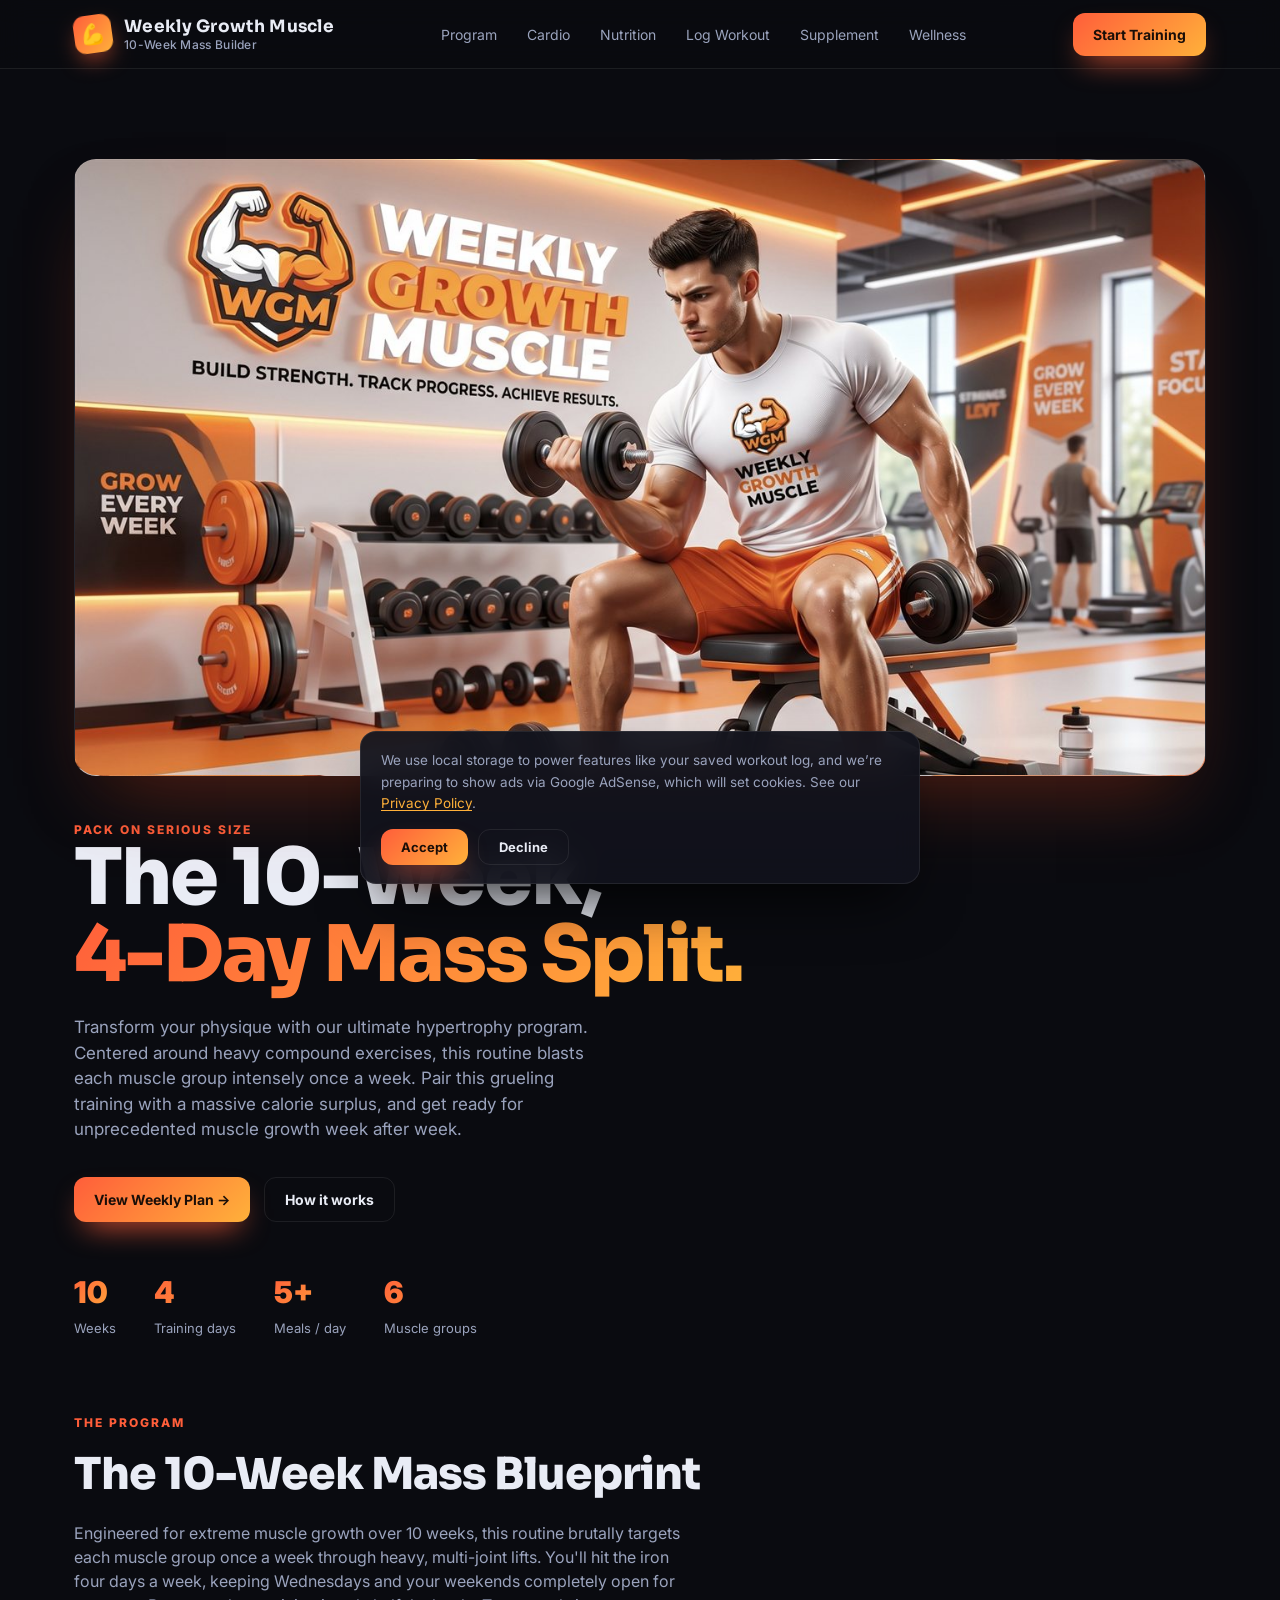
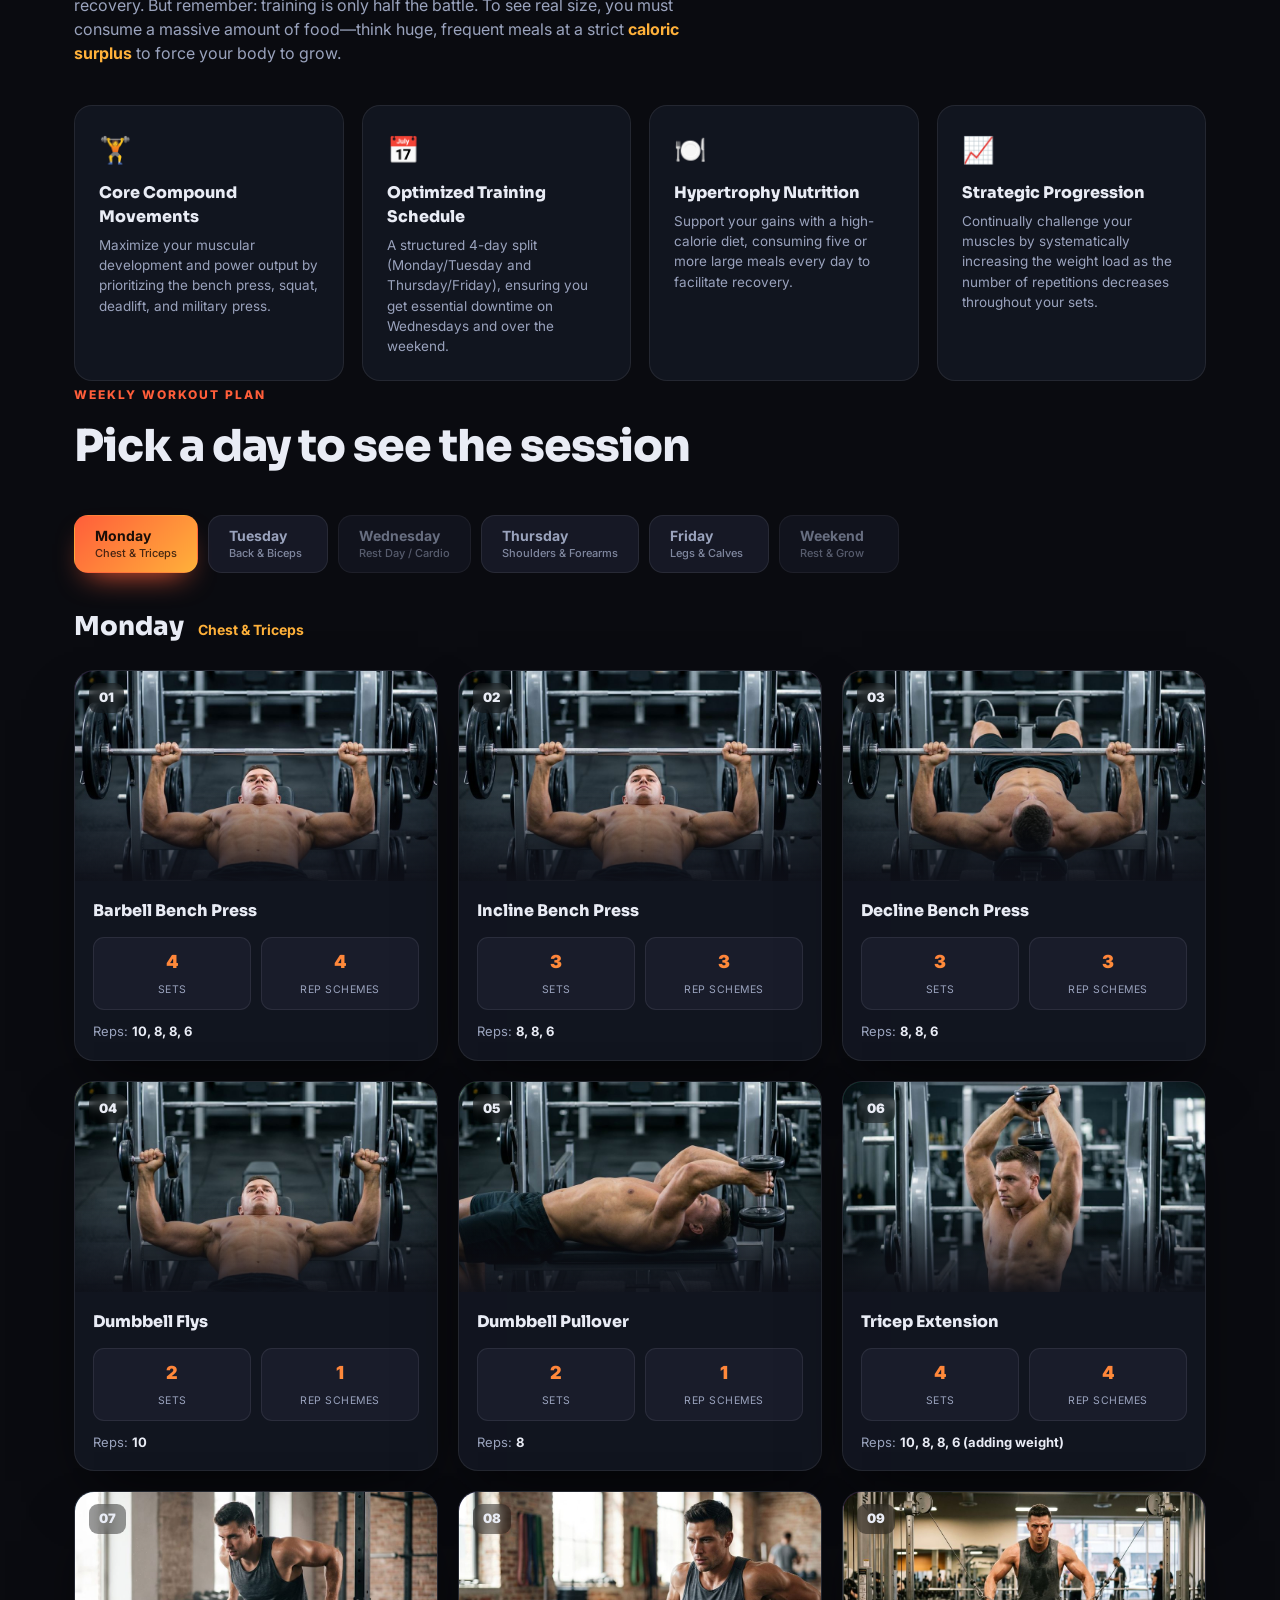
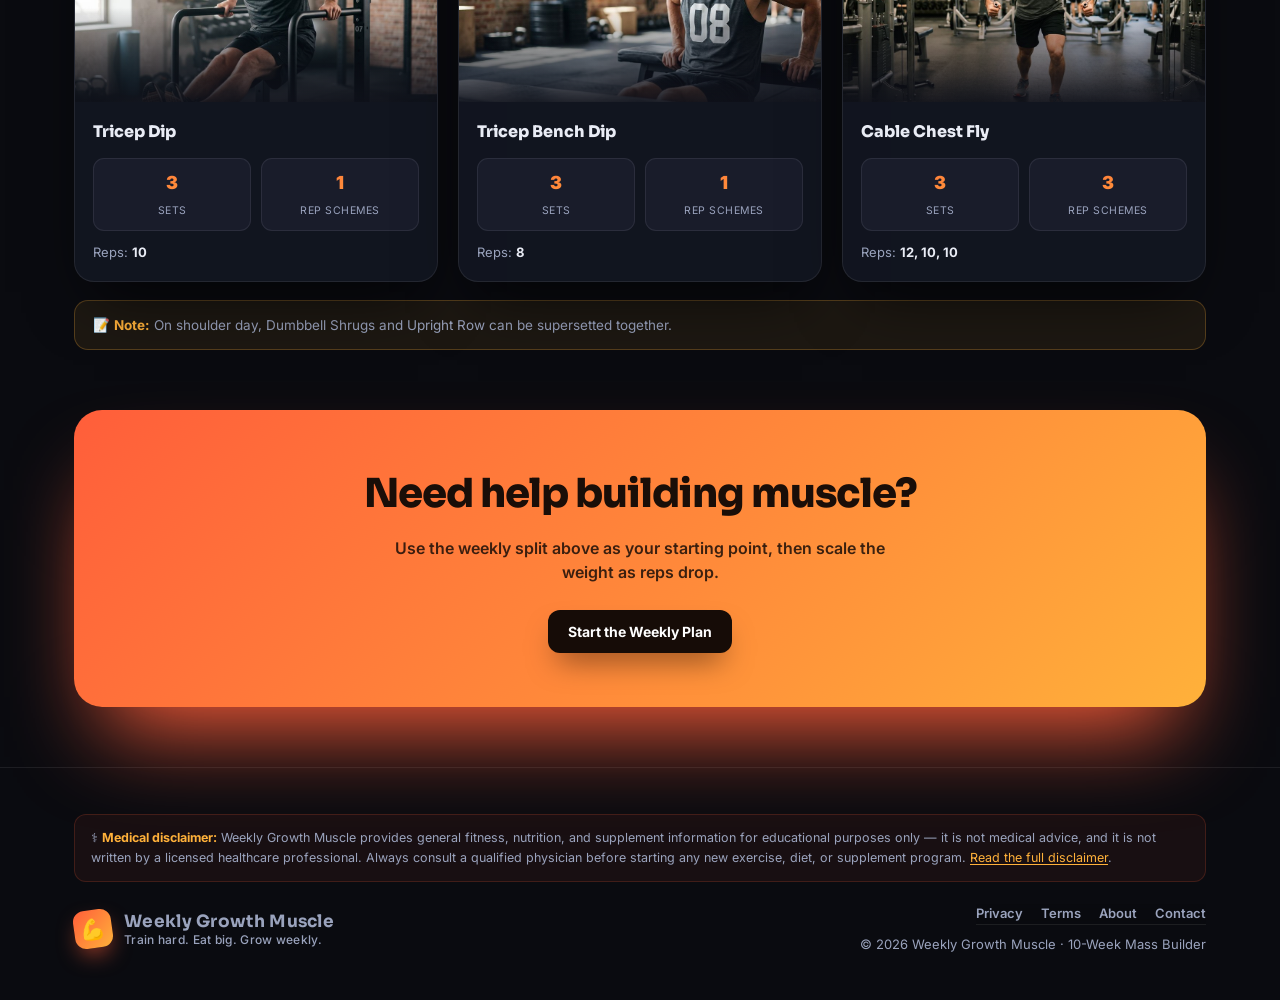
==== index.html @ 2e6a1053 "Initial commit: Weekly Growth Muscle static site 10-week hypertrophy program — static HTML/CSS/JS, n" ====
<!DOCTYPE html>
<html lang="en">
<head>
<meta charset="UTF-8" />
<meta name="viewport" content="width=device-width, initial-scale=1.0" />
<meta name="theme-color" content="#0a0b10" />
<link rel="apple-touch-icon" href="apple-touch-icon.png" />
<meta name="description" content="A 10-week, 4-day hypertrophy split built on heavy compound lifts. Train each muscle group hard once a week, eat big, and pack on serious mass." />
<link rel="canonical" href="https://serverkakoulabs.org/" />
<meta property="og:type" content="website" />
<meta property="og:url" content="https://serverkakoulabs.org/" />
<meta property="og:title" content="Weekly Growth Muscle — 10-Week Mass Builder" />
<meta property="og:description" content="A 10-week, 4-day hypertrophy split built on heavy compound lifts. Train hard, eat big, and pack on serious mass." />
<meta property="og:image" content="https://serverkakoulabs.org/img/hero-banner.jpg" />
<meta name="twitter:card" content="summary_large_image" />
<meta name="twitter:image" content="https://serverkakoulabs.org/img/hero-banner.jpg" />
<title>Weekly Growth Muscle — 10 Week Mass Builder</title>
<link rel="stylesheet" href="assets/base.css" />
<style>
  /* hero */
  .hero{position:relative;padding:90px 0 70px}
  .hero h1{font-size:clamp(40px,7vw,78px);line-height:.98;font-weight:900;letter-spacing:-2px}
  .hero h1 em{font-style:normal;background:var(--grad);-webkit-background-clip:text;background-clip:text;color:transparent}
  .hero p.lead{margin-top:22px;max-width:540px;color:var(--mut);font-size:17px}
  .hero-cta{margin-top:34px;display:flex;gap:14px;flex-wrap:wrap}
  .stats{margin-top:48px;display:flex;gap:38px;flex-wrap:wrap}
  .stat b{font-size:30px;font-weight:900;display:block;background:var(--grad);-webkit-background-clip:text;background-clip:text;color:transparent}
  .stat span{color:var(--mut);font-size:13px}

  .hero-grid{display:grid;grid-template-columns:1fr;gap:40px;align-items:center}
  .hero-banner{
    position:relative;width:100%;aspect-ratio:2816/1536;border-radius:22px;display:block;overflow:hidden;
    border:1px solid var(--line);
    background:#11131c url("img/hero-banner.jpg") center/cover no-repeat;
    box-shadow:0 40px 80px -30px rgba(255,94,58,.35),var(--shadow);
  }
  /* video is zoomed from the top-left so the Gemini watermark in the
     bottom-right corner is cropped out of the visible frame */
  .hero-banner video{
    position:absolute;inset:0;width:100%;height:100%;display:block;
    object-fit:cover;object-position:left top;
    transform:scale(1.18);transform-origin:left top;
  }
  @media (prefers-reduced-motion:reduce){ .hero-banner video{display:none} }

  /* section */
  section{padding:70px 0}
  .eyebrow{color:var(--accent);font-weight:800;letter-spacing:2px;font-size:12px;text-transform:uppercase}
  .h2{font-size:clamp(28px,4vw,44px);font-weight:900;letter-spacing:-1px;margin-top:8px}
  .sub{color:var(--mut);max-width:620px;margin-top:14px}

  .info-grid{display:grid;grid-template-columns:repeat(4,1fr);gap:18px;margin-top:40px}
  @media(max-width:880px){.info-grid{grid-template-columns:repeat(2,1fr)}}
  @media(max-width:520px){.info-grid{grid-template-columns:1fr}}
  .info{
    background:var(--panel);border:1px solid var(--line);border-radius:18px;padding:24px;
    transition:transform .25s,border-color .25s;transform-style:preserve-3d;
  }
  .info:hover{transform:translateY(-6px) rotateX(4deg);border-color:rgba(255,94,58,.4)}
  .info .ic{font-size:26px;margin-bottom:12px}
  .info h4{font-size:16px;font-weight:800}
  .info p{color:var(--mut);font-size:13.5px;margin-top:6px}

  /* day tabs */
  .tabs{display:flex;gap:10px;flex-wrap:wrap;margin-top:36px}
  .tab{
    padding:12px 20px;border-radius:14px;border:1px solid var(--line);
    background:var(--panel2);cursor:pointer;font-weight:700;font-size:14px;color:var(--mut);
    transition:all .2s;display:flex;flex-direction:column;gap:2px;min-width:120px;
    font-family:inherit;text-align:left;-webkit-appearance:none;appearance:none;line-height:1.2;
  }
  .tab small{font-weight:500;font-size:11px;opacity:.8}
  .tab.active{background:var(--grad);color:#1a0e08;border-color:transparent;box-shadow:0 14px 30px -14px var(--accent)}
  .tab.rest{opacity:.65}
  .tab.rest.active{opacity:1}
  .tab:focus-visible{outline:3px solid rgba(255,177,58,.75);outline-offset:3px}

  /* exercise cards */
  .day-panel{margin-top:34px}
  .day-head{display:flex;align-items:baseline;gap:14px;margin-bottom:8px}
  .day-head h3{font-size:26px;font-weight:900}
  .day-head span{color:var(--accent2);font-weight:700;font-size:14px}
  .ex-grid{display:grid;grid-template-columns:repeat(3,1fr);gap:20px;margin-top:24px}
  @media(max-width:880px){.ex-grid{grid-template-columns:repeat(2,1fr)}}
  @media(max-width:560px){.ex-grid{grid-template-columns:1fr}}
  .card{
    border-radius:20px;overflow:hidden;background:var(--panel);
    border:1px solid var(--line);box-shadow:var(--shadow);
    transition:transform .3s,box-shadow .3s;transform-style:preserve-3d;position:relative;
  }
  .card:hover{transform:translateY(-8px) rotateX(6deg) rotateY(-3deg);box-shadow:0 40px 70px -25px rgba(255,94,58,.35)}
  .card .ph{
    height:210px;position:relative;overflow:hidden;
    display:grid;place-items:center;
  }
  .card .ph::after{content:"";position:absolute;inset:0;z-index:2;pointer-events:none;background:linear-gradient(180deg,transparent 55%,rgba(15,17,26,.92))}
  .card .ph img.athlete{
    position:absolute;inset:0;width:100%;height:100%;object-fit:cover;object-position:center top;
    z-index:1;transition:transform .4s;
  }
  .card:hover .ph img.athlete{transform:scale(1.06)}
  .card .ph .pose{position:absolute;inset:0;z-index:1;display:grid;place-items:center}
  .card .ph .pose svg{width:160px;height:auto;filter:drop-shadow(0 10px 16px rgba(0,0,0,.5));transition:transform .35s}
  .card:hover .ph .pose svg{transform:translateY(-3px) scale(1.06)}
  .card .ph .ex-tag{position:absolute;bottom:10px;left:14px;z-index:3;font-size:11px;font-weight:800;
    letter-spacing:.4px;text-transform:uppercase;color:#fff;background:rgba(255,94,58,.85);
    padding:5px 10px;border-radius:8px;-webkit-backdrop-filter:blur(4px);backdrop-filter:blur(4px);box-shadow:0 6px 14px -6px var(--accent)}
  .card .num{position:absolute;top:12px;left:14px;z-index:2;font-weight:900;font-size:13px;
    background:rgba(0,0,0,.4);-webkit-backdrop-filter:blur(6px);backdrop-filter:blur(6px);padding:5px 10px;border-radius:9px}
  .card .body{padding:18px}
  .card h4{font-size:16px;font-weight:800}
  .card .meta{display:flex;gap:10px;margin-top:14px}
  .pill{flex:1;background:var(--panel2);border:1px solid var(--line);border-radius:11px;padding:10px;text-align:center}
  .pill b{display:block;font-size:18px;font-weight:900;background:var(--grad);-webkit-background-clip:text;background-clip:text;color:transparent}
  .pill span{font-size:10.5px;color:var(--mut);text-transform:uppercase;letter-spacing:.5px}
  .reps{margin-top:12px;font-size:13px;color:var(--mut)}
  .reps b{color:var(--txt)}

  .rest-card{
    margin-top:24px;border-radius:20px;padding:48px;text-align:center;
    background:linear-gradient(135deg,rgba(255,94,58,.12),var(--panel));
    border:1px solid var(--line);
  }
  .rest-card .big{font-size:54px}
  .rest-card h3{font-size:26px;font-weight:900;margin-top:10px}
  .rest-card p{color:var(--mut);margin-top:8px;max-width:440px;margin-inline:auto}

  .note{margin-top:18px;padding:14px 18px;border-radius:14px;font-size:13.5px;color:var(--mut);
    background:rgba(255,177,58,.08);border:1px solid rgba(255,177,58,.25)}
  .note b{color:var(--accent2)}

  /* CTA banner */
  .banner{
    margin:60px 0;border-radius:28px;padding:54px;text-align:center;position:relative;overflow:hidden;
    background:linear-gradient(135deg,#ff5e3a,#ff8a3a 55%,#ffb13a);color:#1a0e08;
    box-shadow:0 50px 90px -30px var(--accent);
  }
  .banner h2{font-size:clamp(28px,4vw,40px);font-weight:900;letter-spacing:-1px}
  .banner p{margin-top:12px;font-weight:600;opacity:.85;max-width:520px;margin-inline:auto}
  .banner .btn{margin-top:26px;background:#160c07;color:#fff;box-shadow:0 16px 30px -10px rgba(0,0,0,.5)}
</style>
<link rel="icon" href="data:image/svg+xml,%3Csvg xmlns='http://www.w3.org/2000/svg' viewBox='0 0 32 32'%3E%3Crect width='32' height='32' rx='7' fill='%23ff5e3a'/%3E%3Cg fill='%23fff'%3E%3Crect x='6' y='14.5' width='20' height='3' rx='1.5'/%3E%3Crect x='3.5' y='10.5' width='4.5' height='11' rx='1.6'/%3E%3Crect x='24' y='10.5' width='4.5' height='11' rx='1.6'/%3E%3C/g%3E%3C/svg%3E" />
<link rel="preconnect" href="https://fonts.googleapis.com" />
<link rel="preconnect" href="https://fonts.gstatic.com" crossorigin />
<link rel="stylesheet" href="https://fonts.googleapis.com/css2?family=Inter:wght@400;500;600;700;800&amp;family=Sora:wght@600;700;800&amp;display=swap" />
<link rel="stylesheet" href="assets/enhance.css" />
<noscript><style>.reveal{opacity:1!important;transform:none!important}</style></noscript>
<script type="application/ld+json">{"@context":"https://schema.org","@type":"Organization","name":"Weekly Growth Muscle","url":"https://serverkakoulabs.org/","logo":"https://serverkakoulabs.org/apple-touch-icon.png","email":"contact@serverkakoulabs.org","description":"A 10-week, 4-day hypertrophy program built on heavy compound lifts."}</script>
<script type="application/ld+json">{"@context":"https://schema.org","@type":"WebSite","name":"Weekly Growth Muscle","url":"https://serverkakoulabs.org/"}</script>
</head>
<body>

<nav>
  <div class="wrap nav-in">
    <div class="logo">
      <div class="mark">💪</div>
      <div><b>Weekly Growth Muscle</b><span>10-Week Mass Builder</span></div>
    </div>
    <div class="nav-links" id="navLinks">
      <a href="#about">Program</a>
      <a href="cardio.html">Cardio</a>
      <a href="nutrition.html">Nutrition</a>
      <a href="log.html">Log Workout</a>
      <a href="supplement.html">Supplement</a>
      <a href="wellness.html">Wellness</a>
    </div>
    <a class="btn" href="#plan">Start Training</a>
    <button class="nav-toggle" type="button" aria-label="Toggle navigation menu" aria-expanded="false" aria-controls="navLinks">
      <svg class="menu" viewBox="0 0 24 24" fill="none" stroke="currentColor" stroke-width="2.2" stroke-linecap="round"><path d="M4 7h16M4 12h16M4 17h16"/></svg>
      <svg class="x" viewBox="0 0 24 24" fill="none" stroke="currentColor" stroke-width="2.2" stroke-linecap="round"><path d="M6 6l12 12M18 6L6 18"/></svg>
    </button>
  </div>
</nav>

<noscript>
  <div class="wrap" style="margin:18px auto">
    <p style="background:rgba(255,177,58,.08);border:1px solid rgba(255,177,58,.25);border-radius:12px;padding:14px 18px;color:var(--accent2);font-size:14px;margin:0">⚠️ This site needs JavaScript enabled to show the workout plan, exercise cards and weekly split.</p>
  </div>
</noscript>

<header class="hero">
  <div class="wrap hero-grid">
    <div class="hero-banner" role="img" aria-label="Weekly Growth Muscle — athlete training in the gym">
      <video autoplay muted loop playsinline preload="none" poster="img/hero-banner.jpg" data-src="img/hero-banner.mp4"></video>
    </div>
    <div>
      <span class="eyebrow">Pack on Serious Size</span>
      <h1>The 10-Week, <br><em>4-Day Mass Split.</em></h1>
      <p class="lead">Transform your physique with our ultimate hypertrophy program. Centered around heavy compound exercises, this routine blasts each muscle group intensely once a week. Pair this grueling training with a massive calorie surplus, and get ready for unprecedented muscle growth week after week.</p>
      <div class="hero-cta">
        <a class="btn" href="#plan">View Weekly Plan →</a>
        <a class="btn ghost" href="#about">How it works</a>
      </div>
      <div class="stats">
        <div class="stat"><b>10</b><span>Weeks</span></div>
        <div class="stat"><b>4</b><span>Training days</span></div>
        <div class="stat"><b>5+</b><span>Meals / day</span></div>
        <div class="stat"><b>6</b><span>Muscle groups</span></div>
      </div>
    </div>
  </div>
</header>

<section id="about" class="wrap reveal">
  <span class="eyebrow">The Program</span>
  <h2 class="h2">The 10-Week Mass Blueprint</h2>
  <p class="sub">Engineered for extreme muscle growth over 10 weeks, this routine brutally targets each muscle group once a week through heavy, multi-joint lifts. You'll hit the iron four days a week, keeping Wednesdays and your weekends completely open for recovery. But remember: training is only half the battle. To see real size, you must consume a massive amount of food—think huge, frequent meals at a strict <b style="color:var(--accent2)">caloric surplus</b> to force your body to grow.</p>
  <div class="info-grid">
    <div class="info"><div class="ic">🏋️</div><h4>Core Compound Movements</h4><p>Maximize your muscular development and power output by prioritizing the bench press, squat, deadlift, and military press.</p></div>
    <div class="info"><div class="ic">📅</div><h4>Optimized Training Schedule</h4><p>A structured 4-day split (Monday/Tuesday and Thursday/Friday), ensuring you get essential downtime on Wednesdays and over the weekend.</p></div>
    <div class="info"><div class="ic">🍽️</div><h4>Hypertrophy Nutrition</h4><p>Support your gains with a high-calorie diet, consuming five or more large meals every day to facilitate recovery.</p></div>
    <div class="info"><div class="ic">📈</div><h4>Strategic Progression</h4><p>Continually challenge your muscles by systematically increasing the weight load as the number of repetitions decreases throughout your sets.</p></div>
  </div>
</section>

<section id="plan" class="wrap reveal">
  <span class="eyebrow">Weekly Workout Plan</span>
  <h2 class="h2">Pick a day to see the session</h2>
  <div class="tabs" id="tabs" role="tablist" aria-label="Workout days"></div>
  <div class="day-panel" id="dayPanel" role="tabpanel" tabindex="0"></div>
  <div class="note">📝 <b>Note:</b> On shoulder day, Dumbbell Shrugs and Upright Row can be supersetted together.</div>
</section>

<div class="wrap">
  <div class="banner reveal" id="start">
    <h2>Need help building muscle?</h2>
    <p>Use the weekly split above as your starting point, then scale the weight as reps drop.</p>
    <a class="btn" href="#plan">Start the Weekly Plan</a>
  </div>
</div>

<footer>
  <div class="wrap foot-in">
    <p class="foot-disclaimer"><span aria-hidden="true">⚕️</span> <strong>Medical disclaimer:</strong> Weekly Growth Muscle provides general fitness, nutrition, and supplement information for educational purposes only — it is not medical advice, and it is not written by a licensed healthcare professional. Always consult a qualified physician before starting any new exercise, diet, or supplement program. <a href="terms.html#health">Read the full disclaimer</a>.</p>
    <div class="logo"><div class="mark">💪</div><div><b>Weekly Growth Muscle</b><span>Train hard. Eat big. Grow weekly.</span></div></div>
    <div class="foot-right">
      <nav class="foot-links" aria-label="Legal and site info">
        <a href="privacy.html">Privacy</a>
        <a href="terms.html">Terms</a>
        <a href="about.html">About</a>
        <a href="contact.html">Contact</a>
      </nav>
      <div class="foot-copy">© 2026 Weekly Growth Muscle · 10-Week Mass Builder</div>
    </div>
  </div>
</footer>

<script>
/* hero video: attach source & autoplay only on desktop without reduced-motion — saves ~3.6MB on phones */
(function(){
  var v = document.querySelector('.hero-banner video');
  if(v && v.dataset.src && window.matchMedia('(min-width:761px)').matches && !window.matchMedia('(prefers-reduced-motion:reduce)').matches){
    var s = document.createElement('source');
    s.src = v.dataset.src; s.type = 'video/mp4';
    v.appendChild(s); v.load();
  }
})();

/* ---- 3D cartoon athletes (randomly assigned as exercise "preview") ---- */
/* shared toon palette: skin #f2a877/#c97c4e · shirt #ff5e3a/#ff8a3a · iron #2a2f40/#454b63 */
const SKIN='#f2a877',SKD='#cd7c4a',SHIRT='#ff5e3a',SHL='#ff8a3a',SHORT='#1c2030',IRON='#2a2f40',IRL='#565d77';
const SH='<ellipse cx="70" cy="93" rx="36" ry="5.5" fill="rgba(0,0,0,.38)"/>';
const wrapSvg = inner => `<svg viewBox="0 0 140 100" xmlns="http://www.w3.org/2000/svg">${SH}${inner}</svg>`;

// Biceps Curl — standing, one dumbbell raised
const C_CURL = wrapSvg(`
  <rect x="60" y="60" width="9" height="26" rx="4" fill="${SKIN}"/><rect x="71" y="60" width="9" height="26" rx="4" fill="${SKD}"/>
  <rect x="58" y="50" width="24" height="14" rx="6" fill="${SHORT}"/>
  <path d="M58 36 q12 -6 24 0 v18 q-12 5 -24 0z" fill="${SHIRT}"/><path d="M62 37 q8 -3 8 0 v16 q-4 2 -8 0z" fill="${SHL}"/>
  <circle cx="70" cy="23" r="11" fill="${SKIN}"/><path d="M59 21 a11 11 0 0 1 22 0 q-11 -7 -22 0z" fill="${SKD}"/>
  <rect x="50" y="40" width="9" height="22" rx="4" fill="${SKIN}"/>
  <path d="M80 42 q9 2 7 12 q-2 8 -9 9 l-2 -7 q5 -1 5 -6 q0 -5 -5 -6z" fill="${SKIN}"/>
  <rect x="73" y="56" width="14" height="6" rx="3" fill="${IRL}"/>
  <circle cx="73" cy="59" r="7" fill="${IRON}"/><circle cx="87" cy="59" r="7" fill="${IRON}"/><circle cx="71" cy="57" r="2.5" fill="${IRL}"/>`);

// Squat — barbell on shoulders, knees bent
const C_SQUAT = wrapSvg(`
  <rect x="20" y="33" width="100" height="6" rx="3" fill="${IRL}"/>
  <circle cx="24" cy="36" r="10" fill="${IRON}"/><circle cx="116" cy="36" r="10" fill="${IRON}"/><circle cx="22" cy="33" r="3" fill="${IRL}"/>
  <rect x="55" y="64" width="11" height="14" rx="4" fill="${SKIN}"/><rect x="55" y="76" width="13" height="9" rx="3" fill="${SKD}"/>
  <rect x="74" y="64" width="11" height="14" rx="4" fill="${SKD}"/><rect x="72" y="76" width="13" height="9" rx="3" fill="${SKD}"/>
  <path d="M54 52 q16 -7 32 0 v12 q-16 6 -32 0z" fill="${SHORT}"/>
  <path d="M56 38 q14 -6 28 0 v16 q-14 5 -28 0z" fill="${SHIRT}"/><path d="M60 39 q6 -2 6 0 v15 q-3 2 -6 0z" fill="${SHL}"/>
  <circle cx="70" cy="26" r="10" fill="${SKIN}"/><path d="M60 25 a10 10 0 0 1 20 0 q-10 -6 -20 0z" fill="${SKD}"/>
  <rect x="48" y="33" width="8" height="16" rx="4" fill="${SKIN}"/><rect x="84" y="33" width="8" height="16" rx="4" fill="${SKIN}"/>`);

// Bench Press — lying, pushing barbell up
const C_BENCH = wrapSvg(`
  <rect x="34" y="70" width="72" height="9" rx="4" fill="${IRON}"/><rect x="34" y="79" width="10" height="9" fill="${IRL}"/><rect x="96" y="79" width="10" height="9" fill="${IRL}"/>
  <rect x="46" y="58" width="40" height="14" rx="7" fill="${SHIRT}"/><rect x="50" y="60" width="30" height="5" rx="2" fill="${SHL}"/>
  <circle cx="38" cy="64" r="9" fill="${SKIN}"/><path d="M29 64 a9 9 0 0 1 18 0 q-9 -5 -18 0z" fill="${SKD}"/>
  <rect x="82" y="60" width="14" height="9" rx="4" fill="${SKD}"/><rect x="92" y="60" width="14" height="9" rx="4" fill="${SKIN}"/>
  <rect x="62" y="40" width="9" height="22" rx="4" fill="${SKIN}"/><rect x="78" y="40" width="9" height="22" rx="4" fill="${SKIN}"/>
  <rect x="40" y="36" width="70" height="6" rx="3" fill="${IRL}"/>
  <circle cx="44" cy="39" r="9" fill="${IRON}"/><circle cx="106" cy="39" r="9" fill="${IRON}"/><circle cx="42" cy="36" r="2.5" fill="${IRL}"/>`);

// Overhead / Military Press — barbell pressed overhead
const C_PRESS = wrapSvg(`
  <rect x="20" y="22" width="100" height="6" rx="3" fill="${IRL}"/>
  <circle cx="24" cy="25" r="10" fill="${IRON}"/><circle cx="116" cy="25" r="10" fill="${IRON}"/><circle cx="22" cy="22" r="3" fill="${IRL}"/>
  <rect x="58" y="28" width="9" height="20" rx="4" fill="${SKIN}"/><rect x="73" y="28" width="9" height="20" rx="4" fill="${SKD}"/>
  <rect x="60" y="62" width="9" height="24" rx="4" fill="${SKIN}"/><rect x="71" y="62" width="9" height="24" rx="4" fill="${SKD}"/>
  <rect x="58" y="54" width="24" height="12" rx="5" fill="${SHORT}"/>
  <path d="M57 42 q13 -6 26 0 v14 q-13 5 -26 0z" fill="${SHIRT}"/><path d="M61 43 q6 -2 6 0 v13 q-3 2 -6 0z" fill="${SHL}"/>
  <circle cx="70" cy="32" r="10" fill="${SKIN}"/><path d="M60 31 a10 10 0 0 1 20 0 q-10 -6 -20 0z" fill="${SKD}"/>`);

// Deadlift — bent over, barbell at shins
const C_DEAD = wrapSvg(`
  <rect x="20" y="80" width="100" height="6" rx="3" fill="${IRL}"/>
  <circle cx="24" cy="83" r="11" fill="${IRON}"/><circle cx="116" cy="83" r="11" fill="${IRON}"/><circle cx="22" cy="80" r="3" fill="${IRL}"/>
  <rect x="60" y="54" width="11" height="28" rx="4" fill="${SKIN}"/><rect x="73" y="54" width="11" height="28" rx="4" fill="${SKD}"/>
  <rect x="60" y="60" width="14" height="14" rx="5" fill="${SHORT}" transform="rotate(8 67 67)"/>
  <path d="M52 36 q20 6 38 20 l-6 10 q-16 -12 -34 -16z" fill="${SHIRT}"/><path d="M55 39 q8 3 8 6 l-4 6 q-5 -2 -8 -4z" fill="${SHL}"/>
  <circle cx="48" cy="34" r="10" fill="${SKIN}"/><path d="M38 33 a10 10 0 0 1 20 0 q-10 -6 -20 0z" fill="${SKD}"/>
  <rect x="58" y="60" width="7" height="22" rx="3" fill="${SKIN}"/><rect x="82" y="62" width="7" height="20" rx="3" fill="${SKIN}"/>`);

// Lateral / Reverse Raise — dumbbells out to sides
const C_RAISE = wrapSvg(`
  <rect x="60" y="60" width="9" height="26" rx="4" fill="${SKIN}"/><rect x="71" y="60" width="9" height="26" rx="4" fill="${SKD}"/>
  <rect x="58" y="50" width="24" height="14" rx="6" fill="${SHORT}"/>
  <path d="M58 36 q12 -6 24 0 v18 q-12 5 -24 0z" fill="${SHIRT}"/><path d="M62 37 q8 -3 8 0 v16 q-4 2 -8 0z" fill="${SHL}"/>
  <circle cx="70" cy="23" r="11" fill="${SKIN}"/><path d="M59 21 a11 11 0 0 1 22 0 q-11 -7 -22 0z" fill="${SKD}"/>
  <rect x="34" y="38" width="26" height="8" rx="4" fill="${SKIN}"/><rect x="80" y="38" width="26" height="8" rx="4" fill="${SKD}"/>
  <circle cx="30" cy="42" r="8" fill="${IRON}"/><circle cx="110" cy="42" r="8" fill="${IRON}"/>
  <circle cx="28" cy="40" r="2.5" fill="${IRL}"/><circle cx="108" cy="40" r="2.5" fill="${IRL}"/>`);

const ICONS = [C_CURL, C_SQUAT, C_BENCH, C_PRESS, C_DEAD, C_RAISE];

/* pick the illustrated pose that best matches the exercise name */
function poseFor(name){
  const n = name.toLowerCase();
  if(/squat|leg|calf/.test(n)) return C_SQUAT;
  if(/bench press|incline|decline|fly|flys|pullover/.test(n)) return C_BENCH;
  if(/military|shoulder press|machine shoulder/.test(n)) return C_PRESS;
  if(/lateral|reverse fly|upright|shrug/.test(n)) return C_RAISE;
  if(/deadlift|row|chin|pull down|pulldown|pull-down/.test(n)) return C_DEAD;
  if(/curl/.test(n)) return C_CURL;
  if(/dip|tricep|extension/.test(n)) return C_PRESS;
  return C_CURL;
}
const grad = i => `linear-gradient(155deg,hsl(${(i*47)%360} 70% 26%),#14161f)`;

const DAYS = [
  {key:'mon', day:'Monday', focus:'Chest & Triceps', ex:[
    ['Barbell Bench Press',4,'10, 8, 8, 6'],
    ['Incline Bench Press',3,'8, 8, 6'],
    ['Decline Bench Press',3,'8, 8, 6'],
    ['Dumbbell Flys',2,'10'],
    ['Dumbbell Pullover',2,'8'],
    ['Tricep Extension',4,'10, 8, 8, 6 (adding weight)'],
    ['Tricep Dip',3,'10'],
    ['Tricep Bench Dip',3,'8'],
    ['Cable Chest Fly',3,'12, 10, 10'],
  ]},
  {key:'tue', day:'Tuesday', focus:'Back & Biceps', ex:[
    ['Deadlift',5,'10, 8, 8, 6, 4'],
    ['Chin Up',2,'8'],
    ['One Arm Dumbbell Row',3,'8'],
    ['Seated Row',2,'8'],
    ['Close Grip Lat Pull Down',3,'10, 10, 8'],
    ['Standing Barbell Curl',3,'8, 8, 6'],
    ['Close Grip Preacher Curl',3,'8, 8, 6'],
    ['Incline Dumbbell Curl',2,'12–14'],
    ['Concentration Curl',2,'10'],
  ]},
  {key:'wed', day:'Wednesday', focus:'Rest Day / Cardio', rest:true,
    msg:'Active recovery. Light cardio, mobility and stretching to keep blood flowing — then refuel.'},
  {key:'thu', day:'Thursday', focus:'Shoulders & Forearms', ex:[
    ['Machine Shoulder Press',3,'10'],
    ['Dumbbell Reverse Fly',3,'8–10'],
    ['Military Press',4,'10'],
    ['Dumbbell Lateral Raise',2,'10'],
    ['Dumbbell Shrugs',2,'10'],
    ['Upright Row',2,'10'],
    ['Standing Wrist Curl',4,'10'],
    ['Barbell Wrist Curl',3,'10'],
    ['Seated Wrist Curl',3,'12, 10, 10'],
  ]},
  {key:'fri', day:'Friday', focus:'Legs & Calves', ex:[
    ['Squat',5,'10, 8, 8, 6, 4'],
    ['Leg Extension',3,'12'],
    ['Leg Curl',3,'12'],
    ['Standing Calf Raise',4,'12'],
    ['Seated Calf Raise',2,'12'],
    ['Cable Kick-Back',3,'12, 12, 10'],
  ]},
  {key:'sat', day:'Weekend', focus:'Rest & Grow', rest:true,
    msg:'Full rest Saturday and Sunday. Sleep, eat big, and let your muscles rebuild bigger than before.'},
];

const tabsEl = document.getElementById('tabs');
const panel = document.getElementById('dayPanel');
const IMAGE_SLUGS = new Set([
  'barbell-bench-press','incline-bench-press','decline-bench-press','dumbbell-flys',
  'dumbbell-pullover','tricep-extension','tricep-dip','tricep-bench-dip','deadlift',
  'chin-up','one-arm-dumbbell-row','seated-row','close-grip-lat-pull-down',
  'standing-barbell-curl','close-grip-preacher-curl','incline-dumbbell-curl',
  'concentration-curl','machine-shoulder-press','dumbbell-reverse-fly','military-press',
  'dumbbell-lateral-raise','dumbbell-shrugs','upright-row','standing-wrist-curl',
  'barbell-wrist-curl','squat','leg-extension','leg-curl','standing-calf-raise',
  'seated-calf-raise','cable-chest-fly','seated-wrist-curl','cable-kick-back'
]);

function slugFor(name){
  return name.toLowerCase().replace(/[^a-z0-9]+/g,'-').replace(/(^-|-$)/g,'');
}

function escapeHTML(value){
  return String(value).replace(/[&<>"']/g,ch=>({
    '&':'&amp;','<':'&lt;','>':'&gt;','"':'&quot;',"'":'&#39;'
  }[ch]));
}

function repSchemeCount(reps){
  return String(reps).split(',').filter(part=>part.trim()).length || 1;
}

DAYS.forEach((d,i)=>{
  const t = document.createElement('button');
  t.type = 'button';
  t.id = 'tab-'+d.key;
  t.setAttribute('role','tab');
  t.setAttribute('aria-controls','dayPanel');
  t.setAttribute('aria-selected',i===0?'true':'false');
  t.tabIndex = i===0?0:-1;
  t.className = 'tab'+(d.rest?' rest':'')+(i===0?' active':'');
  t.innerHTML = `${escapeHTML(d.day)}<small>${escapeHTML(d.focus)}</small>`;
  t.addEventListener('click',()=>selectDay(d,t));
  tabsEl.appendChild(t);
});

/* arrow-key navigation for the ARIA tablist */
tabsEl.addEventListener('keydown',e=>{
  const tabs = [...tabsEl.querySelectorAll('.tab')];
  const idx = tabs.indexOf(document.activeElement);
  if(idx < 0) return;
  let next = null;
  if(e.key==='ArrowRight' || e.key==='ArrowDown') next = tabs[(idx+1)%tabs.length];
  else if(e.key==='ArrowLeft' || e.key==='ArrowUp') next = tabs[(idx-1+tabs.length)%tabs.length];
  else if(e.key==='Home') next = tabs[0];
  else if(e.key==='End') next = tabs[tabs.length-1];
  if(next){ e.preventDefault(); next.focus(); next.click(); }
});

function selectDay(d,selectedTab){
  document.querySelectorAll('.tab').forEach(tab=>{
    const active = tab===selectedTab;
    tab.classList.toggle('active',active);
    tab.setAttribute('aria-selected',active?'true':'false');
    tab.tabIndex = active?0:-1;
  });
  panel.setAttribute('aria-labelledby',selectedTab.id);
  render(d);
}

function render(d){
  if(d.rest){
    panel.innerHTML = `<div class="day-head"><h3>${escapeHTML(d.day)}</h3><span>${escapeHTML(d.focus)}</span></div>
      <div class="rest-card"><div class="big">😴</div><h3>${escapeHTML(d.focus)}</h3><p>${escapeHTML(d.msg)}</p></div>`;
    return;
  }
  const cards = d.ex.map((e,idx)=>{
    const slug = slugFor(e[0]);
    const hasImage = IMAGE_SLUGS.has(slug);
    const name = escapeHTML(e[0]);
    const reps = escapeHTML(e[2]);
    const image = hasImage ? `<img class="athlete" src="img/${slug}.jpg" alt="${name}" loading="lazy" onerror="this.remove()">` : '';
    return `<div class="card">
      <div class="ph" style="background:${grad(idx+d.day.length)}">
        <span class="num">${String(idx+1).padStart(2,'0')}</span>
        <div class="pose">${poseFor(e[0])}</div>
        ${image}
      </div>
      <div class="body">
        <h4>${name}</h4>
        <div class="meta">
          <div class="pill"><b>${e[1]}</b><span>Sets</span></div>
          <div class="pill"><b>${repSchemeCount(e[2])}</b><span>Rep schemes</span></div>
        </div>
        <div class="reps">Reps: <b>${reps}</b></div>
      </div>
    </div>`;
  }).join('');
  panel.innerHTML = `<div class="day-head"><h3>${escapeHTML(d.day)}</h3><span>${escapeHTML(d.focus)}</span></div>
    <div class="ex-grid">${cards}</div>`;
}
render(DAYS[0]);
panel.setAttribute('aria-labelledby','tab-'+DAYS[0].key);

/* scroll reveal */
const revealEls = document.querySelectorAll('.reveal');
if('IntersectionObserver' in window){
  const io = new IntersectionObserver(es=>es.forEach(e=>{if(e.isIntersecting)e.target.classList.add('in')}),{threshold:.12});
  revealEls.forEach(el=>io.observe(el));
}else{
  revealEls.forEach(el=>el.classList.add('in'));
}
</script>
<script src="assets/enhance.js" defer></script>
</body>
</html>
---- assets/base.css ----
/* ==========================================================================
   Weekly Growth Muscle — shared base layer (design tokens + page chrome)
   Loaded BEFORE each page's inline <style> so page-specific rules still win
   at equal specificity. assets/enhance.css loads LAST for the polish layer.

   Holds only what is identical on every page: the :root tokens, CSS reset,
   body, nav/logo/button, footer, and the reveal animation base. Anything that
   differs per page (section padding, .h2/.sub, components) stays inline.
   ========================================================================== */

:root{
  --bg:#0a0b10;
  --bg2:#11131c;
  --panel:rgba(22,25,38,.72);
  --panel2:rgba(30,34,52,.6);
  --line:rgba(255,255,255,.08);
  --txt:#e9ecf5;
  --mut:#9aa3bd;
  --accent:#ff5e3a;
  --accent2:#ffb13a;
  --grad:linear-gradient(135deg,#ff5e3a,#ffb13a);
  --shadow:0 30px 60px -20px rgba(0,0,0,.7);
}
*{box-sizing:border-box;margin:0;padding:0}
html{scroll-behavior:smooth}
body{
  font-family:'Inter',system-ui,-apple-system,'Segoe UI',sans-serif;
  background:radial-gradient(1200px 800px at 80% -10%,#1b1f33 0%,var(--bg) 55%),var(--bg);
  color:var(--txt);
  overflow-x:hidden;
  line-height:1.5;
}
a{color:inherit;text-decoration:none}
.wrap{max-width:1180px;margin:0 auto;padding:0 24px}

/* nav */
nav{
  position:sticky;top:0;z-index:50;
  -webkit-backdrop-filter:blur(14px);
  backdrop-filter:blur(14px);
  background:rgba(10,11,16,.55);
  border-bottom:1px solid var(--line);
}
.nav-in{display:flex;align-items:center;justify-content:space-between;height:68px}
.logo{display:flex;align-items:center;gap:12px;font-weight:800;letter-spacing:.3px}
.logo .mark{
  width:38px;height:38px;border-radius:11px;background:var(--grad);
  display:grid;place-items:center;font-size:20px;
  box-shadow:0 10px 24px -8px var(--accent);transform:rotate(-8deg);
}
.logo b{font-size:17px}.logo span{color:var(--mut);font-weight:500;font-size:12px;display:block;margin-top:-3px}
.nav-links{display:flex;gap:28px;font-size:14px;color:var(--mut)}
.nav-links a:hover{color:var(--txt)}
.nav-links a.active{color:var(--txt);font-weight:700}
.btn{
  display:inline-flex;align-items:center;gap:8px;
  padding:11px 20px;border-radius:12px;font-weight:700;font-size:14px;
  background:var(--grad);color:#1a0e08;cursor:pointer;border:none;font-family:inherit;
  box-shadow:0 14px 30px -12px var(--accent);transition:transform .2s,box-shadow .2s;
}
.btn:hover{transform:translateY(-2px);box-shadow:0 20px 40px -12px var(--accent)}
.btn.ghost{background:transparent;color:var(--txt);border:1px solid var(--line);box-shadow:none}
@media(max-width:760px){.nav-links{display:none}}

/* footer */
footer{padding:46px 0;border-top:1px solid var(--line);color:var(--mut);font-size:13px}
.foot-in{display:flex;justify-content:space-between;flex-wrap:wrap;gap:16px;align-items:center}
.foot-disclaimer{
  flex:0 0 100%;margin:0 0 6px;padding:13px 16px;border-radius:12px;
  background:rgba(255,94,58,.06);border:1px solid rgba(255,94,58,.18);
  color:var(--mut);font-size:12.5px;line-height:1.6;
}
.foot-disclaimer strong{color:var(--accent2)}
.foot-disclaimer a{color:var(--accent2);text-decoration:underline;text-underline-offset:2px}
.foot-disclaimer a:hover{color:var(--accent)}
.foot-right{display:flex;flex-direction:column;align-items:flex-end;gap:10px}
.foot-links{display:flex;flex-wrap:wrap;gap:6px 18px}
.foot-links a{color:var(--mut);font-weight:600;transition:color .2s}
.foot-links a:hover,.foot-links a:focus-visible{color:var(--txt)}
.foot-copy{color:var(--mut)}
@media(max-width:620px){
  .foot-in{justify-content:center;text-align:center}
  .foot-right{align-items:center}
  .foot-links a{display:inline-flex;align-items:center;min-height:44px;padding:0 8px}
  .foot-disclaimer a{display:inline-block;padding:4px 2px}
}

/* scroll reveal — starts hidden; JS adds .in.
   With JS disabled, the <noscript> block in each page neutralises this. */
.reveal{opacity:0;transform:translateY(28px);transition:.7s cubic-bezier(.2,.7,.2,1)}
.reveal.in{opacity:1;transform:none}
---- assets/enhance.css ----
/* ==========================================================================
   Weekly Growth Muscle — shared UX/visual enhancement layer
   Loaded AFTER each page's inline <style> so these rules win at equal
   specificity. Pure progressive enhancement: brand + structure unchanged.
   ========================================================================== */

/* Fonts load via <link> in each page's <head> (faster, parallel fetch). */

:root{
  --font-body:'Inter',system-ui,-apple-system,'Segoe UI',sans-serif;
  --font-head:'Sora','Inter',system-ui,sans-serif;
  /* offset focus ring: dark gap + amber halo, readable on any surface */
  --ring:0 0 0 2px var(--bg), 0 0 0 5px rgba(255,177,58,.7);
  --ease:cubic-bezier(.2,.7,.2,1);
}

/* ---- Typography: real display + body faces --------------------------------- */
body{font-family:var(--font-body)}
h1,h2,h3,h4,.h2,.h3,.logo b,.banner h2,.stat .v,.day-head h3,.rest-card h3{
  font-family:var(--font-head);
}

/* ---- Selection + scrollbar polish ----------------------------------------- */
::selection{background:rgba(255,94,58,.32);color:#fff}
html{scrollbar-color:var(--accent) transparent}
::-webkit-scrollbar{width:12px;height:12px}
::-webkit-scrollbar-thumb{
  background:linear-gradient(var(--accent),var(--accent2));
  border-radius:20px;border:3px solid var(--bg);
}
::-webkit-scrollbar-track{background:transparent}

/* ---- Accessibility: consistent, visible focus ----------------------------- */
a:focus-visible,button:focus-visible,.btn:focus-visible,
[tabindex]:focus-visible,.daytab:focus-visible,.gmore:focus-visible,.more:focus-visible{
  outline:none;
  box-shadow:var(--ring);
}
/* keep the existing nicer outline on workout tabs, just tidy the offset */
.tab:focus-visible{outline:3px solid rgba(255,177,58,.85);outline-offset:2px;box-shadow:none}

/* ---- Buttons: press feedback + light sweep -------------------------------- */
.btn{position:relative;overflow:hidden;isolation:isolate;
  transition:transform .18s var(--ease),box-shadow .2s var(--ease)}
.btn:active{transform:translateY(0) scale(.96)}
.btn::after{
  content:"";position:absolute;inset:0;z-index:-1;
  background:linear-gradient(120deg,transparent 30%,rgba(255,255,255,.45) 50%,transparent 70%);
  transform:translateX(-130%);transition:transform .6s var(--ease);
}
.btn:hover::after{transform:translateX(130%)}

/* ---- Nav: animated underline + active state ------------------------------- */
.nav-links a{position:relative;padding:6px 1px}
.nav-links a::after{
  content:"";position:absolute;left:0;right:100%;bottom:-3px;height:2px;
  border-radius:2px;background:var(--grad);transition:right .25s var(--ease);
}
.nav-links a:hover::after,.nav-links a.active::after{right:0}

/* ---- Cards: subtle gradient ring on hover (index + cardio) ---------------- */
.card{position:relative}
.card::before{
  content:"";position:absolute;inset:0;border-radius:inherit;padding:1px;z-index:4;
  pointer-events:none;opacity:0;transition:opacity .3s ease;
  background:linear-gradient(135deg,rgba(255,94,58,.75),rgba(255,177,58,.75));
  -webkit-mask:linear-gradient(#000 0 0) content-box,linear-gradient(#000 0 0);
  -webkit-mask-composite:xor;mask-composite:exclude;
}
.card:hover::before{opacity:1}

/* ---- Grid entrance: gentle staggered fade (opacity-only, hover-safe) ------- */
@media (prefers-reduced-motion:no-preference){
  @keyframes wgmFadeIn{from{opacity:0}to{opacity:1}}
  .ex-grid>.card,.meal-grid>.meal,.sup-grid>.sup,.grocery-grid>.gcard,
  .info-grid>.info,.target-grid>.stat,.ex-row>.stat{
    opacity:0;animation:wgmFadeIn .5s ease forwards;
  }
  .ex-grid>.card:nth-child(1),.meal-grid>.meal:nth-child(1),.sup-grid>.sup:nth-child(1),
  .grocery-grid>.gcard:nth-child(1),.info-grid>.info:nth-child(1),
  .target-grid>.stat:nth-child(1),.ex-row>.stat:nth-child(1){animation-delay:.04s}
  .ex-grid>.card:nth-child(2),.meal-grid>.meal:nth-child(2),.sup-grid>.sup:nth-child(2),
  .grocery-grid>.gcard:nth-child(2),.info-grid>.info:nth-child(2),
  .target-grid>.stat:nth-child(2),.ex-row>.stat:nth-child(2){animation-delay:.10s}
  .ex-grid>.card:nth-child(3),.meal-grid>.meal:nth-child(3),.sup-grid>.sup:nth-child(3),
  .grocery-grid>.gcard:nth-child(3),.info-grid>.info:nth-child(3),
  .target-grid>.stat:nth-child(3),.ex-row>.stat:nth-child(3){animation-delay:.16s}
  .ex-grid>.card:nth-child(4),.meal-grid>.meal:nth-child(4),.sup-grid>.sup:nth-child(4),
  .grocery-grid>.gcard:nth-child(4),.info-grid>.info:nth-child(4),
  .target-grid>.stat:nth-child(4),.ex-row>.stat:nth-child(4){animation-delay:.22s}
  .ex-grid>.card:nth-child(5),.meal-grid>.meal:nth-child(5),.sup-grid>.sup:nth-child(5),
  .target-grid>.stat:nth-child(5){animation-delay:.28s}
  .ex-grid>.card:nth-child(n+6),.meal-grid>.meal:nth-child(n+6),
  .sup-grid>.sup:nth-child(n+6){animation-delay:.34s}
}

/* --- Navigation Toggle & Mobile Menu Fix --- */
.nav-toggle {
  display: none;
  background: transparent;
  border: none;
  color: var(--txt);
  cursor: pointer;
  padding: 8px;
}
.nav-toggle svg { width: 28px; height: 28px; }
.nav-toggle .x { display: none; }
.nav-toggle[aria-expanded="true"] .menu { display: none; }
.nav-toggle[aria-expanded="true"] .x { display: block; }

@media(max-width: 760px) {
  .nav-toggle { display: block; margin-left: auto; }
  /* keep the phone header from overflowing: hide the redundant CTA, shrink the logo */
  nav .nav-in > .btn { display: none; }
  .logo b { font-size: 15px; }
  .logo span { font-size: 11px; }
  .logo .mark { width: 34px; height: 34px; }
  .nav-links {
    display: none;
    position: absolute;
    top: 68px; /* Aligns right beneath the nav bar */
    left: 0;
    width: 100%;
    background: rgba(10, 11, 16, 0.95);
    -webkit-backdrop-filter: blur(14px);
    backdrop-filter: blur(14px);
    border-bottom: 1px solid var(--line);
    flex-direction: column;
    padding: 24px;
    gap: 20px;
    box-shadow: var(--shadow);
  }
  .nav-links.open { display: flex; }
  .nav-links a::after { display: none; }
}

/* ---- Trust / author note (top of YMYL content pages) ---------------------- */
.trust-note{
  display:flex;gap:12px;align-items:flex-start;
  margin:14px 0 0;padding:14px 18px;border-radius:14px;
  background:rgba(255,177,58,.08);border:1px solid rgba(255,177,58,.28);
  font-size:13.5px;line-height:1.6;color:var(--mut);
}
.trust-note .ic{flex:none;font-size:19px;line-height:1.5}
.trust-note strong{color:var(--txt)}
.trust-note a{color:var(--accent2);font-weight:700;text-decoration:underline;text-underline-offset:2px}
.trust-note a:hover{color:var(--accent)}

/* ---- Cookie consent banner (injected by enhance.js) ----------------------- */
.wgm-cookie{
  position:fixed;left:16px;right:16px;bottom:16px;z-index:200;
  max-width:560px;margin:0 auto;
  background:rgba(17,19,28,.94);-webkit-backdrop-filter:blur(14px);backdrop-filter:blur(14px);
  border:1px solid var(--line);border-radius:16px;
  box-shadow:0 30px 60px -20px rgba(0,0,0,.85);
  padding:18px 20px;color:var(--txt);
  transform:translateY(160%);transition:transform .5s var(--ease);
}
.wgm-cookie.show{transform:none}
.wgm-cookie p{margin:0 0 14px;font-size:13.5px;line-height:1.6;color:var(--mut)}
.wgm-cookie a{color:var(--accent2);text-decoration:underline;text-underline-offset:2px}
.wgm-cookie a:hover{color:var(--accent)}
.wgm-cookie .row{display:flex;gap:10px;flex-wrap:wrap}
.wgm-cookie .btn{padding:9px 20px;font-size:13px}
.wgm-cookie .decline{
  padding:9px 20px;font-size:13px;border-radius:12px;font-weight:700;font-family:inherit;cursor:pointer;
  background:transparent;color:var(--txt);border:1px solid var(--line);
  transition:border-color .2s,transform .18s var(--ease);
}
.wgm-cookie .decline:hover{border-color:rgba(255,255,255,.28)}
.wgm-cookie .decline:active{transform:scale(.96)}
@media(max-width:480px){.wgm-cookie .row .btn,.wgm-cookie .row .decline{flex:1}}
@media(prefers-reduced-motion:reduce){.wgm-cookie{transition:none;transform:none}}

/* ---- Respect reduced-motion globally (CRITICAL a11y) ---------------------- */
@media (prefers-reduced-motion:reduce){
  *,*::before,*::after{
    animation-duration:.001ms!important;animation-iteration-count:1!important;
    transition-duration:.001ms!important;scroll-behavior:auto!important;
  }
  .reveal{opacity:1!important;transform:none!important}
}
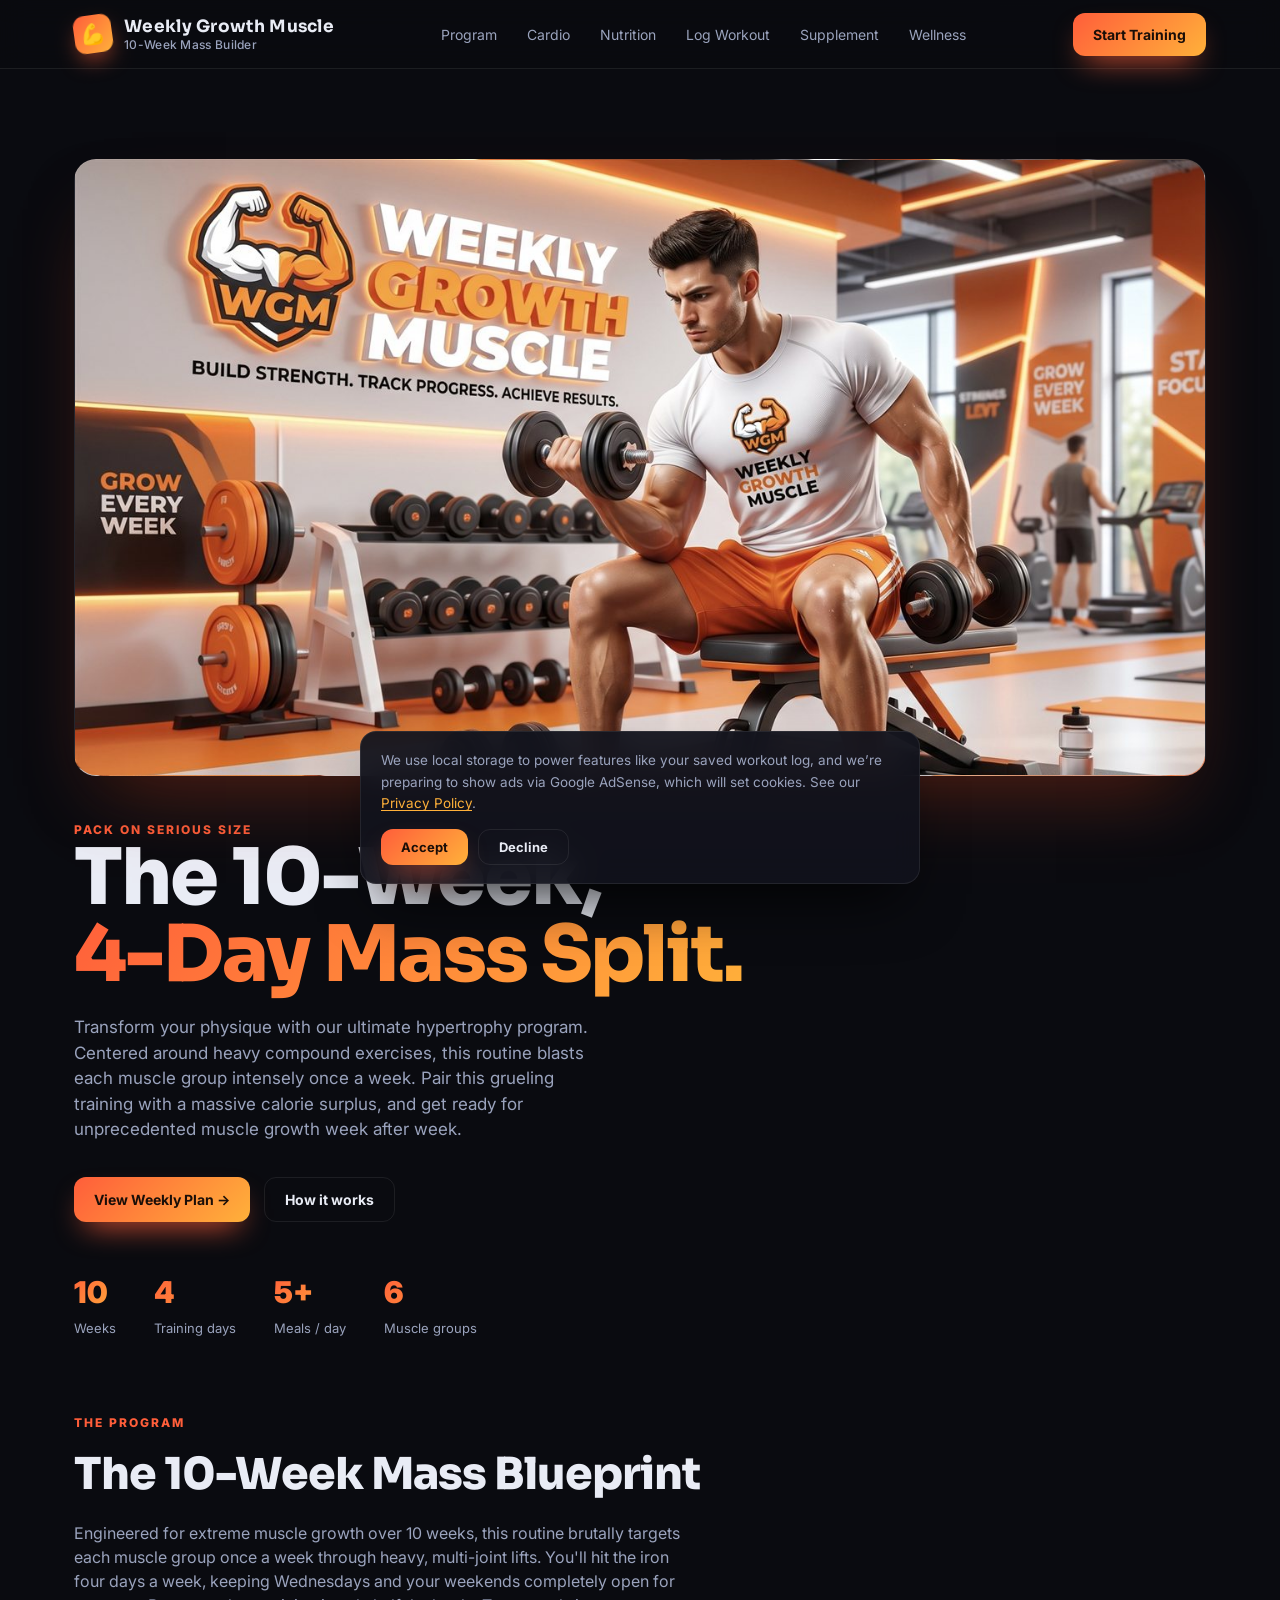
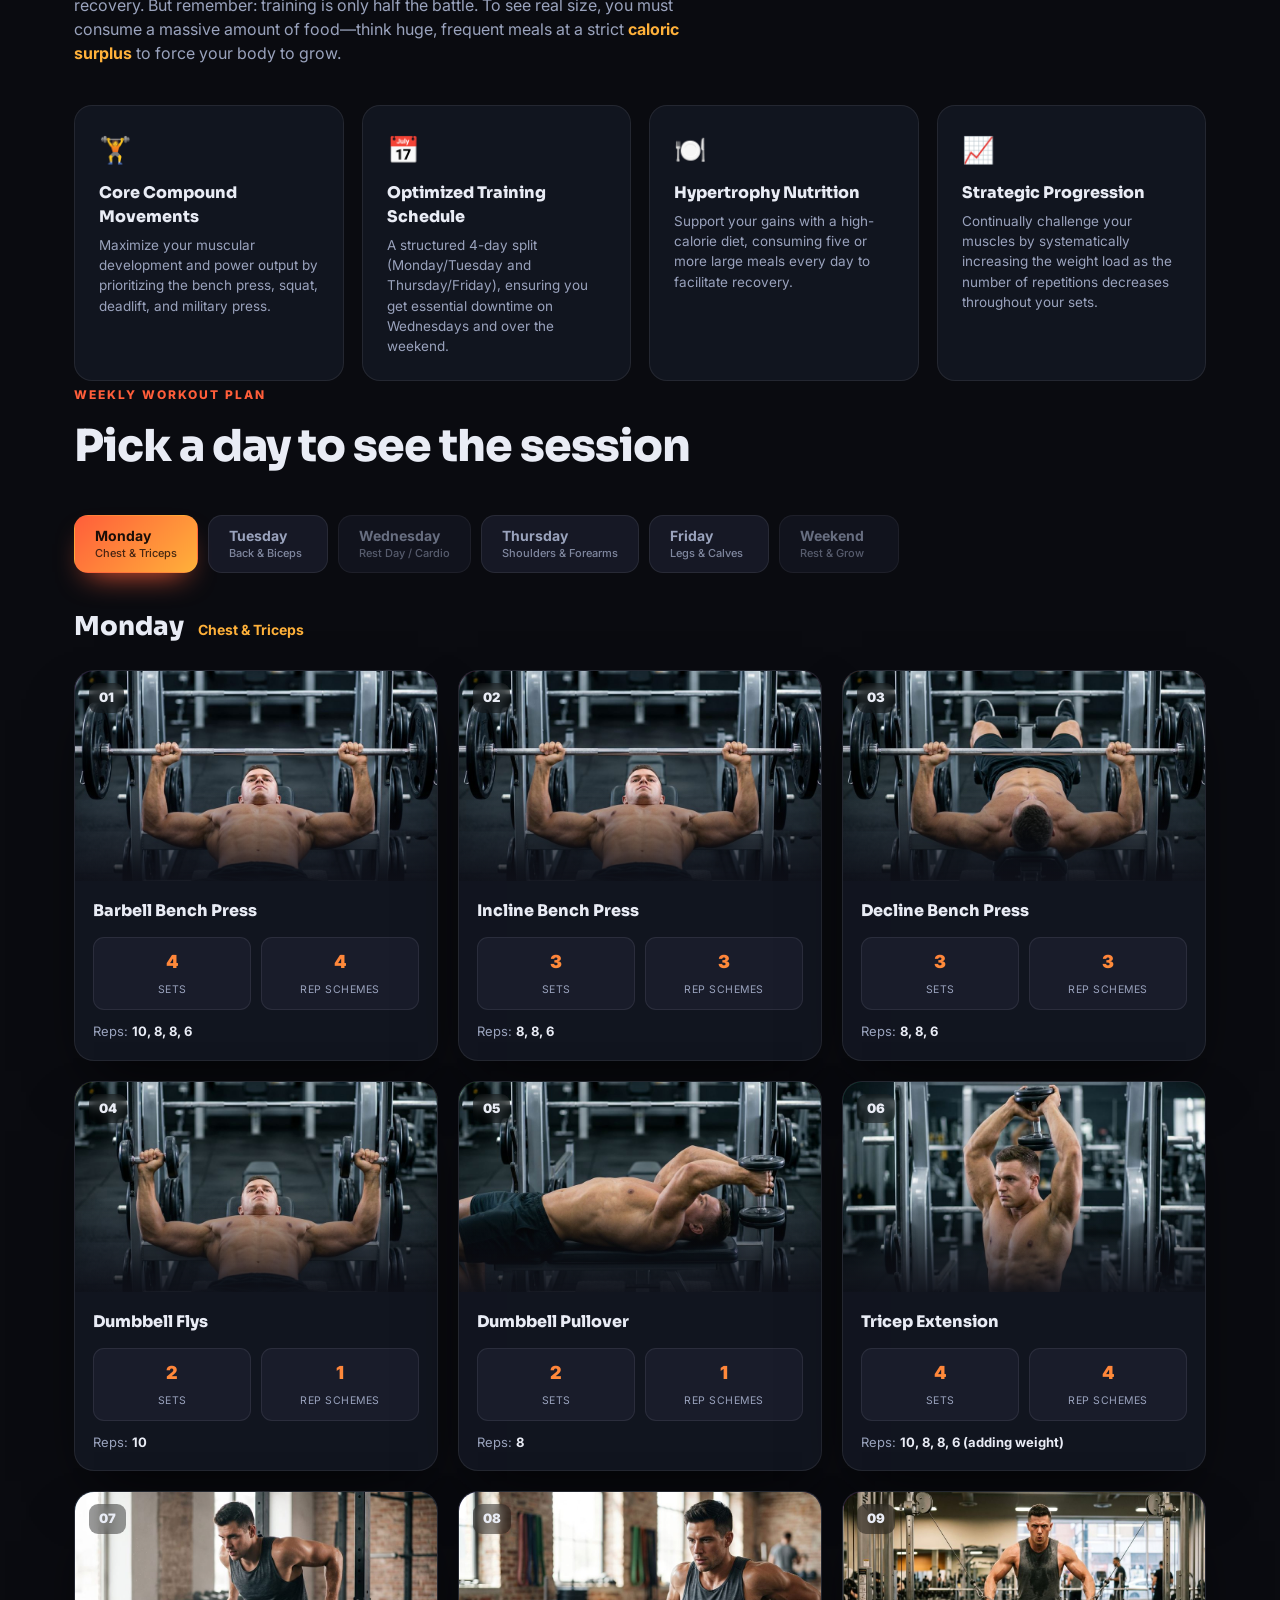
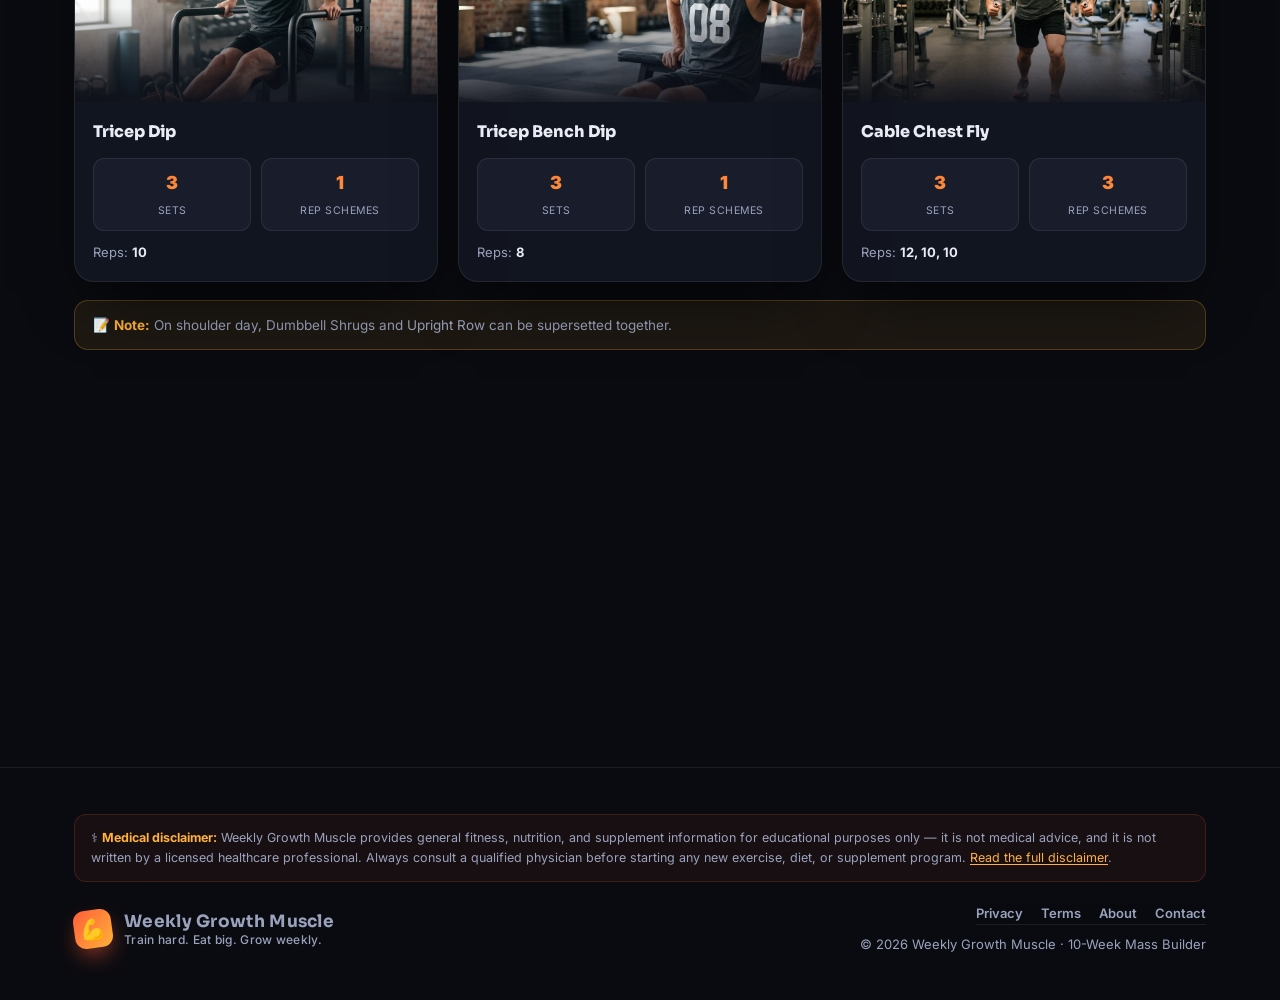
==== commit 720daa1d: "Enable Google AdSense; move site to wgmuscle subdomain" ====
--- a/index.html
+++ b/index.html
@@ -2,18 +2,20 @@
 <html lang="en">
 <head>
 <meta charset="UTF-8" />
+<script async src="https://pagead2.googlesyndication.com/pagead/js/adsbygoogle.js?client=ca-pub-7652735657118192"
+     crossorigin="anonymous"></script>
 <meta name="viewport" content="width=device-width, initial-scale=1.0" />
 <meta name="theme-color" content="#0a0b10" />
 <link rel="apple-touch-icon" href="apple-touch-icon.png" />
 <meta name="description" content="A 10-week, 4-day hypertrophy split built on heavy compound lifts. Train each muscle group hard once a week, eat big, and pack on serious mass." />
-<link rel="canonical" href="https://serverkakoulabs.org/" />
+<link rel="canonical" href="https://wgmuscle.serverkakoulabs.org/" />
 <meta property="og:type" content="website" />
-<meta property="og:url" content="https://serverkakoulabs.org/" />
+<meta property="og:url" content="https://wgmuscle.serverkakoulabs.org/" />
 <meta property="og:title" content="Weekly Growth Muscle — 10-Week Mass Builder" />
 <meta property="og:description" content="A 10-week, 4-day hypertrophy split built on heavy compound lifts. Train hard, eat big, and pack on serious mass." />
-<meta property="og:image" content="https://serverkakoulabs.org/img/hero-banner.jpg" />
+<meta property="og:image" content="https://wgmuscle.serverkakoulabs.org/img/hero-banner.jpg" />
 <meta name="twitter:card" content="summary_large_image" />
-<meta name="twitter:image" content="https://serverkakoulabs.org/img/hero-banner.jpg" />
+<meta name="twitter:image" content="https://wgmuscle.serverkakoulabs.org/img/hero-banner.jpg" />
 <title>Weekly Growth Muscle — 10 Week Mass Builder</title>
 <link rel="stylesheet" href="assets/base.css" />
 <style>
@@ -145,8 +147,8 @@
 <link rel="stylesheet" href="https://fonts.googleapis.com/css2?family=Inter:wght@400;500;600;700;800&amp;family=Sora:wght@600;700;800&amp;display=swap" />
 <link rel="stylesheet" href="assets/enhance.css" />
 <noscript><style>.reveal{opacity:1!important;transform:none!important}</style></noscript>
-<script type="application/ld+json">{"@context":"https://schema.org","@type":"Organization","name":"Weekly Growth Muscle","url":"https://serverkakoulabs.org/","logo":"https://serverkakoulabs.org/apple-touch-icon.png","email":"contact@serverkakoulabs.org","description":"A 10-week, 4-day hypertrophy program built on heavy compound lifts."}</script>
-<script type="application/ld+json">{"@context":"https://schema.org","@type":"WebSite","name":"Weekly Growth Muscle","url":"https://serverkakoulabs.org/"}</script>
+<script type="application/ld+json">{"@context":"https://schema.org","@type":"Organization","name":"Weekly Growth Muscle","url":"https://wgmuscle.serverkakoulabs.org/","logo":"https://wgmuscle.serverkakoulabs.org/apple-touch-icon.png","email":"contact@serverkakoulabs.org","description":"A 10-week, 4-day hypertrophy program built on heavy compound lifts."}</script>
+<script type="application/ld+json">{"@context":"https://schema.org","@type":"WebSite","name":"Weekly Growth Muscle","url":"https://wgmuscle.serverkakoulabs.org/"}</script>
 </head>
 <body>
 
